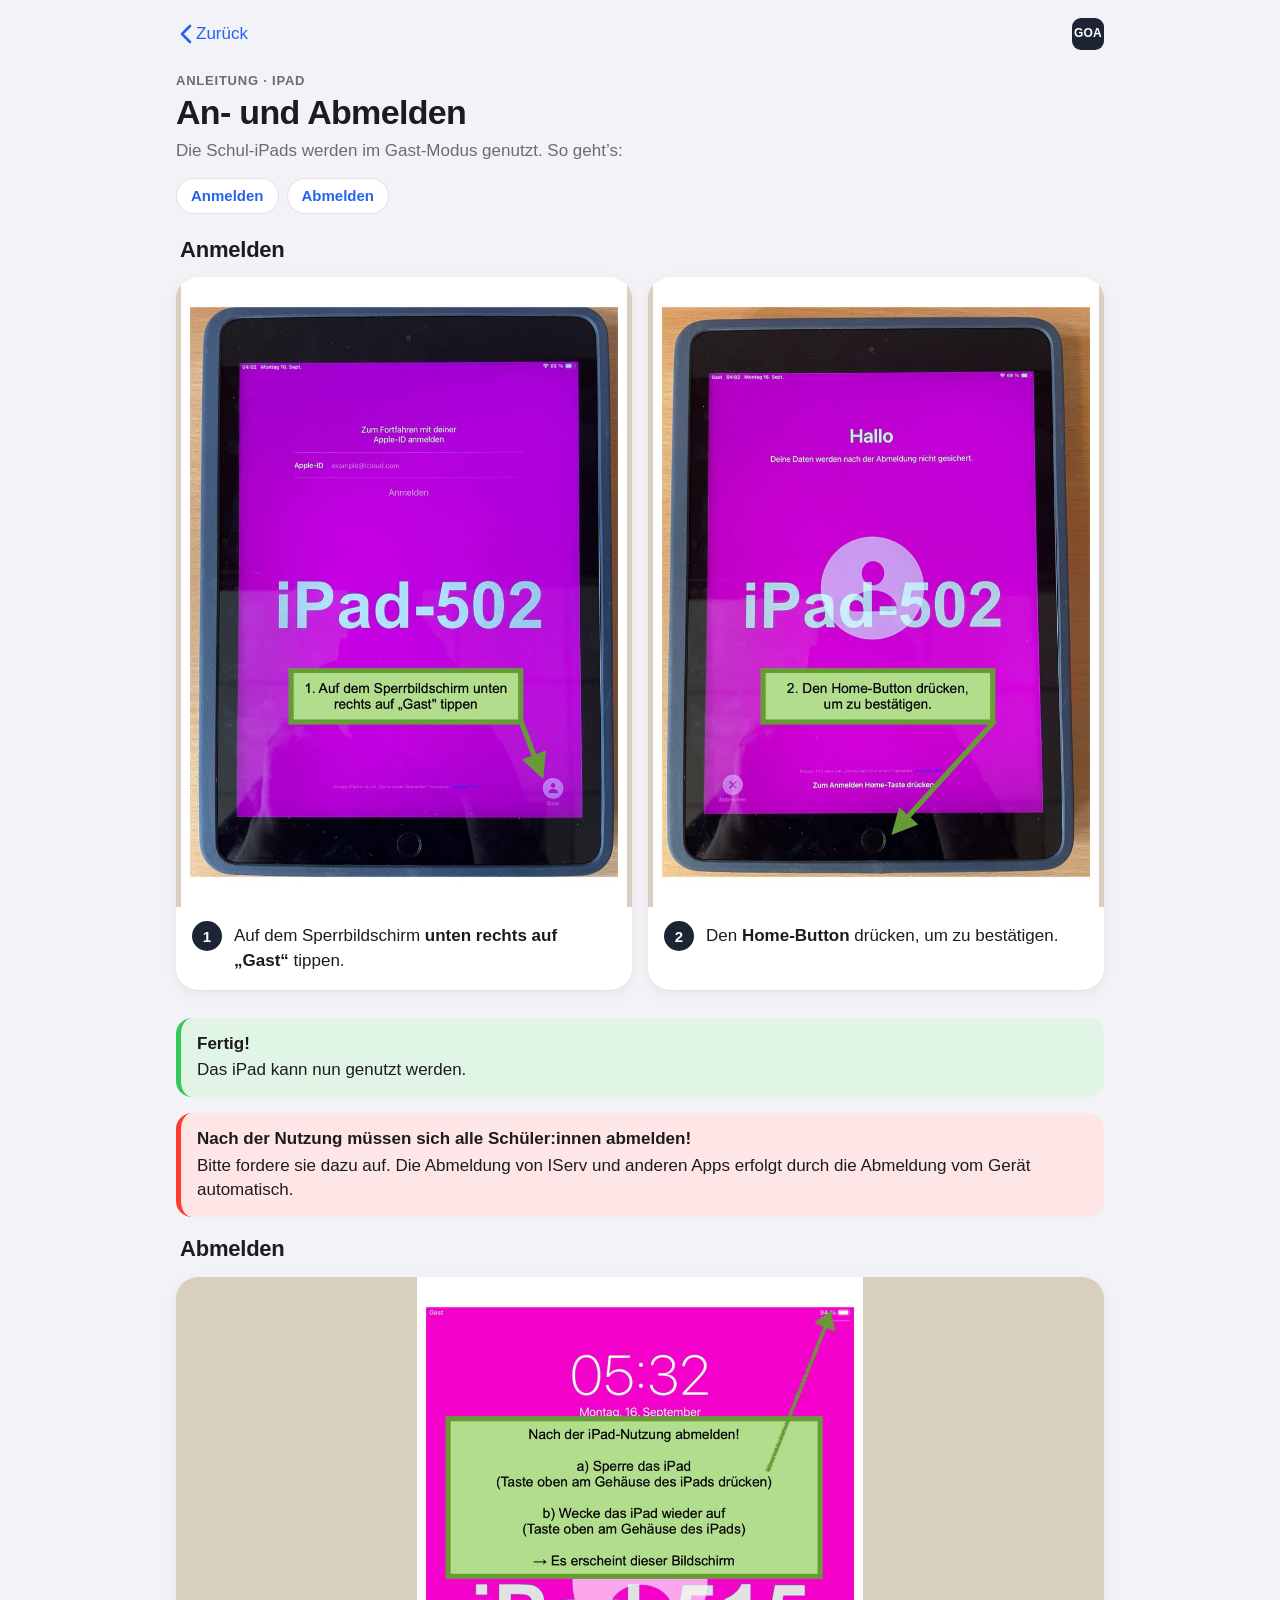
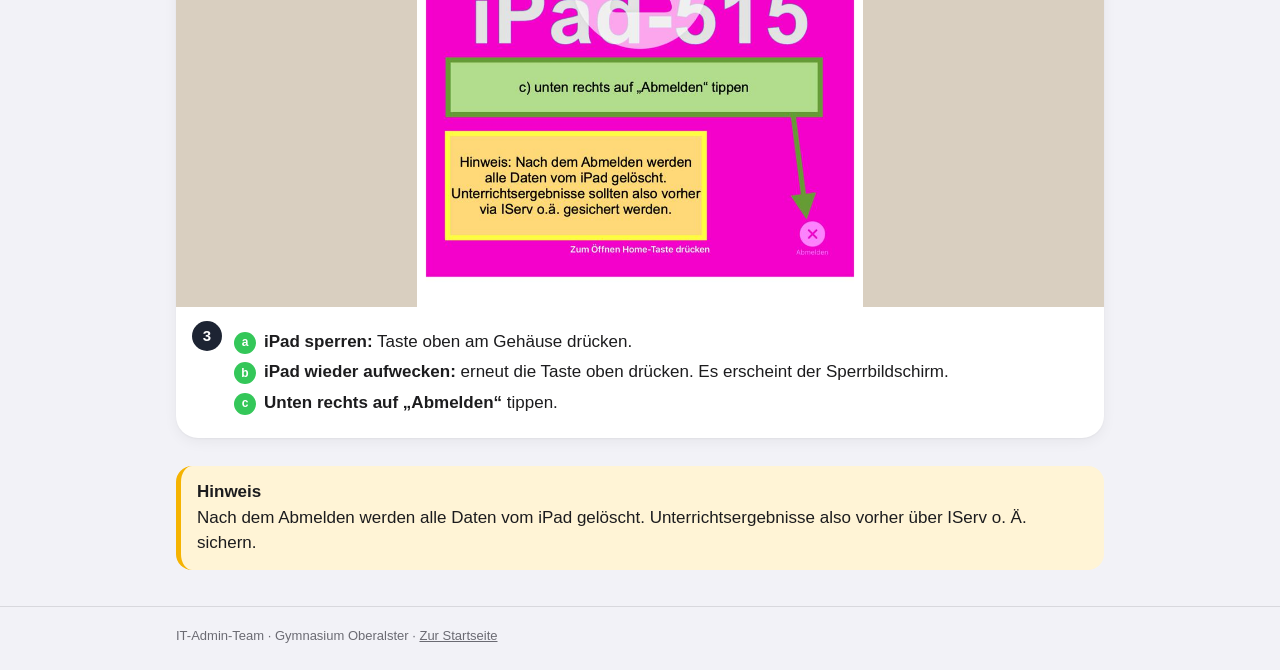
==== anleitungen/an-und-abmelden.html @ 38af5815 "Prototyp IT-Portal: Startseite, iPad-Koffer 1 und Anleitungen Co-Authored-By: Claude Opus 5.5 <norep" ====
<!doctype html>
<html lang="de">
<head>
  <meta charset="utf-8">
  <meta name="viewport" content="width=device-width, initial-scale=1, viewport-fit=cover">
  <title>An- und Abmelden · IT-Portal GOA</title>
  <meta name="description" content="So meldest du dich als Gast an einem Schul-iPad an und wieder ab.">
  <meta name="theme-color" content="#f2f2f7" media="(prefers-color-scheme: light)">
  <meta name="theme-color" content="#000000" media="(prefers-color-scheme: dark)">
  <link rel="icon" href="../assets/favicon.svg" type="image/svg+xml">
  <link rel="apple-touch-icon" href="../assets/apple-touch-icon.png">
  <link rel="stylesheet" href="../assets/style.css">
</head>
<body>
  <header class="topbar">
    <div class="wrap">
      <a class="back" href="../" onclick="if (history.length > 1 && document.referrer) { history.back(); return false; }">
        <svg viewBox="0 0 12 20" aria-hidden="true"><path d="M10 2L2 10l8 8" fill="none" stroke="currentColor" stroke-width="2.6" stroke-linecap="round" stroke-linejoin="round"/></svg>
        Zurück
      </a>
      <a class="brand" href="../"><span class="brand-mark">GOA</span></a>
    </div>
  </header>

  <main class="wrap">
    <div class="hero">
      <p class="kicker">Anleitung · iPad</p>
      <h1>An- und Abmelden</h1>
      <p class="lead">Die Schul-iPads werden im Gast-Modus genutzt. So geht’s:</p>
      <nav class="toc" aria-label="Abschnitte">
        <a href="#anmelden">Anmelden</a>
        <a href="#abmelden">Abmelden</a>
      </nav>
    </div>

    <section class="guide-part" id="anmelden">
      <h2>Anmelden</h2>
      <ol class="steps two-col">
        <li class="step">
          <div class="step-media portrait">
            <a href="../assets/img/anleitungen/anmelden-1.jpg"><img src="../assets/img/anleitungen/anmelden-1.jpg" width="800" height="1132" alt="Sperrbildschirm des iPads, unten rechts die Schaltfläche „Gast“" loading="lazy"></a>
          </div>
          <div class="step-body">
            <span class="step-num">1</span>
            <div class="step-text"><p>Auf dem Sperrbildschirm <strong>unten rechts auf „Gast“</strong> tippen.</p></div>
          </div>
        </li>
        <li class="step">
          <div class="step-media portrait">
            <a href="../assets/img/anleitungen/anmelden-2.jpg"><img src="../assets/img/anleitungen/anmelden-2.jpg" width="800" height="1132" alt="Bildschirm „Hallo“ mit Hinweis „Zum Anmelden Home-Taste drücken“" loading="lazy"></a>
          </div>
          <div class="step-body">
            <span class="step-num">2</span>
            <div class="step-text"><p>Den <strong>Home-Button</strong> drücken, um zu bestätigen.</p></div>
          </div>
        </li>
      </ol>
    </section>

    <div class="callout ok">
      <p><strong>Fertig!</strong>Das iPad kann nun genutzt werden.</p>
    </div>

    <div class="callout stop">
      <p><strong>Nach der Nutzung müssen sich alle Schüler:innen abmelden!</strong>Bitte fordere sie dazu auf. Die Abmeldung von IServ und anderen Apps erfolgt durch die Abmeldung vom Gerät automatisch.</p>
    </div>

    <section class="guide-part" id="abmelden">
      <h2>Abmelden</h2>
      <ol class="steps">
        <li class="step">
          <div class="step-media portrait">
            <a href="../assets/img/anleitungen/anmelden-4.jpg"><img src="../assets/img/anleitungen/anmelden-4.jpg" width="800" height="1132" alt="Sperrbildschirm im Gast-Modus mit „Abmelden“ unten rechts" loading="lazy"></a>
          </div>
          <div class="step-body">
            <span class="step-num">3</span>
            <div class="step-text">
              <ol class="sub-steps">
                <li><span class="letter">a</span><span><strong>iPad sperren:</strong> Taste oben am Gehäuse drücken.</span></li>
                <li><span class="letter">b</span><span><strong>iPad wieder aufwecken:</strong> erneut die Taste oben drücken. Es erscheint der Sperrbildschirm.</span></li>
                <li><span class="letter">c</span><span><strong>Unten rechts auf „Abmelden“</strong> tippen.</span></li>
              </ol>
            </div>
          </div>
        </li>
      </ol>
    </section>

    <div class="callout warn">
      <p><strong>Hinweis</strong>Nach dem Abmelden werden alle Daten vom iPad gelöscht. Unterrichtsergebnisse also vorher über IServ o. Ä. sichern.</p>
    </div>
  </main>

  <footer class="footer">
    <div class="wrap">IT-Admin-Team · Gymnasium Oberalster · <a href="../">Zur Startseite</a></div>
  </footer>
</body>
</html>
---- assets/style.css ----
/* IT-Portal GOA – Styles */

:root {
  --bg: #f2f2f7;
  --surface: #ffffff;
  --text: #1c1c1e;
  --muted: #6b6b73;
  --line: rgba(60, 60, 67, 0.14);
  --accent: #2563eb;
  --ink: #1d2433;

  --tone-blue: #e4eeff;
  --tone-green: #e1f5e7;
  --tone-orange: #ffefd9;
  --tone-purple: #f3e6fb;
  --tone-red: #ffe6e6;
  --tone-slate: #e8ecf2;

  --ok-bg: #e1f5e7;
  --ok-line: #34c759;
  --warn-bg: #fff4d6;
  --warn-line: #f5b301;
  --stop-bg: #ffe6e6;
  --stop-line: #ff3b30;

  --radius: 22px;
  --gutter: 16px;
  --shadow: 0 1px 2px rgba(0, 0, 0, 0.04), 0 4px 14px rgba(0, 0, 0, 0.05);
}

@media (prefers-color-scheme: dark) {
  :root {
    --bg: #000000;
    --surface: #1c1c1e;
    --text: #f2f2f7;
    --muted: #9a9aa2;
    --line: rgba(255, 255, 255, 0.12);
    --accent: #64a0ff;

    --tone-blue: #18263d;
    --tone-green: #142b1d;
    --tone-orange: #33250f;
    --tone-purple: #2a1a35;
    --tone-red: #351819;
    --tone-slate: #22262d;

    --ok-bg: #142b1d;
    --warn-bg: #33280c;
    --stop-bg: #351819;

    --shadow: none;
  }
}

* { box-sizing: border-box; }

html {
  -webkit-text-size-adjust: 100%;
  text-size-adjust: 100%;
}

body {
  margin: 0;
  background: var(--bg);
  color: var(--text);
  font-family: -apple-system, BlinkMacSystemFont, "SF Pro Text", "Segoe UI", Roboto, Helvetica, Arial, sans-serif;
  font-size: 17px;
  line-height: 1.45;
  -webkit-font-smoothing: antialiased;
  -webkit-tap-highlight-color: transparent;
}

a { color: var(--accent); }

img { max-width: 100%; height: auto; display: block; }

.wrap {
  max-width: 960px;
  margin: 0 auto;
  padding-left: max(var(--gutter), env(safe-area-inset-left));
  padding-right: max(var(--gutter), env(safe-area-inset-right));
}

/* ---------- Kopfzeile ---------- */

.topbar {
  padding-top: max(12px, env(safe-area-inset-top));
  padding-bottom: 4px;
}

.topbar .wrap {
  display: flex;
  align-items: center;
  justify-content: space-between;
  gap: 12px;
  min-height: 44px;
}

.brand {
  display: inline-flex;
  align-items: center;
  gap: 10px;
  color: var(--text);
  text-decoration: none;
  font-weight: 600;
  font-size: 16px;
}

.brand-mark {
  width: 32px;
  height: 32px;
  border-radius: 9px;
  background: var(--ink);
  color: #fff;
  display: grid;
  place-items: center;
  font-size: 12px;
  font-weight: 800;
  letter-spacing: 0.02em;
}

@media (prefers-color-scheme: dark) {
  .brand-mark { background: #f2f2f7; color: #1d2433; }
}

.back {
  display: inline-flex;
  align-items: center;
  gap: 4px;
  min-height: 44px;
  padding: 0 4px;
  color: var(--accent);
  text-decoration: none;
  font-size: 17px;
}

.back svg { width: 12px; height: 20px; }

/* ---------- Seitenkopf ---------- */

.hero { padding: 12px 0 20px; }

.kicker {
  margin: 0 0 2px;
  color: var(--muted);
  font-size: 13px;
  font-weight: 600;
  text-transform: uppercase;
  letter-spacing: 0.06em;
}

h1 {
  margin: 0;
  font-size: 34px;
  line-height: 1.12;
  font-weight: 700;
  letter-spacing: -0.02em;
}

.lead {
  margin: 8px 0 0;
  color: var(--muted);
  font-size: 17px;
}

.chips { display: flex; flex-wrap: wrap; gap: 8px; margin-top: 12px; }

.chip {
  display: inline-flex;
  align-items: center;
  gap: 6px;
  padding: 5px 11px;
  border-radius: 999px;
  background: var(--surface);
  border: 1px solid var(--line);
  font-size: 14px;
  font-weight: 500;
}

.chip .dot { width: 10px; height: 10px; border-radius: 50%; }

/* ---------- Abschnitte ---------- */

.section { margin-bottom: 28px; }

.section-title {
  margin: 0 0 10px 4px;
  font-size: 20px;
  font-weight: 700;
  letter-spacing: -0.01em;
}

/* ---------- Kacheln ---------- */

.tiles {
  display: grid;
  grid-template-columns: repeat(auto-fill, minmax(150px, 1fr));
  gap: 12px;
  margin: 0;
  padding: 0;
  list-style: none;
}

@media (min-width: 700px) {
  .tiles { grid-template-columns: repeat(auto-fill, minmax(170px, 1fr)); gap: 16px; }
}

.tile {
  position: relative;
  display: flex;
  flex-direction: column;
  aspect-ratio: 1 / 1;
  padding: 12px 12px 14px;
  border-radius: var(--radius);
  background: var(--tone-slate);
  color: var(--text);
  text-decoration: none;
  box-shadow: var(--shadow);
  transition: transform 0.12s ease, filter 0.12s ease;
  -webkit-user-select: none;
  user-select: none;
}

.tile.tone-blue { background: var(--tone-blue); }
.tile.tone-green { background: var(--tone-green); }
.tile.tone-orange { background: var(--tone-orange); }
.tile.tone-purple { background: var(--tone-purple); }
.tile.tone-red { background: var(--tone-red); }
.tile.tone-slate { background: var(--tone-slate); }

a.tile:active { transform: scale(0.96); filter: brightness(0.97); }

a.tile:focus-visible {
  outline: 3px solid var(--accent);
  outline-offset: 3px;
}

@media (hover: hover) {
  a.tile:hover { transform: translateY(-2px); }
}

.tile-art {
  flex: 1;
  min-height: 0;
  display: grid;
  place-items: center;
}

.tile-art svg {
  width: 78%;
  height: 100%;
  max-height: 120px;
}

.tile-label {
  font-size: 15px;
  font-weight: 600;
  line-height: 1.2;
  text-align: center;
  min-height: 2.4em;
  display: flex;
  align-items: center;
  justify-content: center;
}

.tile-ext {
  position: absolute;
  top: 10px;
  right: 10px;
  width: 26px;
  height: 26px;
  border-radius: 50%;
  background: var(--surface);
  color: var(--muted);
  display: grid;
  place-items: center;
}

.tile-ext svg { width: 12px; height: 12px; }

.tile-badge {
  position: absolute;
  top: 10px;
  right: 10px;
  padding: 3px 9px;
  border-radius: 999px;
  background: var(--surface);
  color: var(--muted);
  font-size: 12px;
  font-weight: 600;
}

.tile.is-disabled { cursor: not-allowed; }
.tile.is-disabled .tile-art { filter: grayscale(1); opacity: 0.45; }
.tile.is-disabled .tile-label { color: var(--muted); }
.tile.is-disabled { background: var(--tone-slate); box-shadow: none; }

/* ---------- Checkliste ---------- */

.card {
  background: var(--surface);
  border-radius: var(--radius);
  padding: 16px 18px;
  box-shadow: var(--shadow);
}

.checklist { list-style: none; margin: 0; padding: 0; }

.checklist li {
  display: flex;
  gap: 12px;
  align-items: flex-start;
  padding: 10px 0;
  border-bottom: 1px solid var(--line);
}

.checklist li:last-child { border-bottom: 0; padding-bottom: 2px; }
.checklist li:first-child { padding-top: 2px; }

.checklist .tick {
  flex: none;
  width: 24px;
  height: 24px;
  border-radius: 50%;
  background: var(--ok-line);
  color: #fff;
  display: grid;
  place-items: center;
  margin-top: 1px;
}

.checklist .tick svg { width: 13px; height: 13px; }

/* ---------- Anleitungen ---------- */

.steps { display: grid; gap: 16px; margin: 0; padding: 0; list-style: none; }

@media (min-width: 760px) {
  .steps.two-col { grid-template-columns: 1fr 1fr; }
}

.step {
  background: var(--surface);
  border-radius: var(--radius);
  overflow: hidden;
  box-shadow: var(--shadow);
  display: flex;
  flex-direction: column;
}

.step-media { background: #e7e3dc; }
.step-media a { display: block; }
.step-media img { width: 100%; }
.step-media.portrait img { max-height: 70vh; width: auto; margin: 0 auto; }
.step-media.portrait { background: #d9cfc0; }

.step-body {
  display: flex;
  gap: 12px;
  align-items: flex-start;
  padding: 14px 16px 16px;
}

.step-num {
  flex: none;
  width: 30px;
  height: 30px;
  border-radius: 50%;
  background: var(--ink);
  color: #fff;
  display: grid;
  place-items: center;
  font-weight: 700;
  font-size: 15px;
}

@media (prefers-color-scheme: dark) {
  .step-num { background: #f2f2f7; color: #1d2433; }
}

.step-text { margin: 3px 0 0; }
.step-text p { margin: 0 0 6px; }
.step-text p:last-child { margin-bottom: 0; }
.step-text .sub { color: var(--muted); font-size: 15px; }

.sub-steps { margin: 6px 0 0; padding-left: 0; list-style: none; }
.sub-steps li { display: flex; gap: 8px; margin-bottom: 6px; }
.sub-steps .letter {
  flex: none;
  width: 22px; height: 22px;
  border-radius: 50%;
  background: var(--ok-line);
  color: #fff;
  font-size: 12px;
  font-weight: 700;
  display: grid;
  place-items: center;
  margin-top: 2px;
}

.callout {
  border-radius: 16px;
  padding: 14px 16px;
  border-left: 5px solid;
  margin: 0 0 16px;
}

.callout p { margin: 0; }
.callout p + p { margin-top: 6px; }
.callout strong { display: block; margin-bottom: 2px; }
.callout.ok { background: var(--ok-bg); border-color: var(--ok-line); }
.callout.warn { background: var(--warn-bg); border-color: var(--warn-line); }
.callout.stop { background: var(--stop-bg); border-color: var(--stop-line); }

.guide-part { margin-bottom: 28px; }
.guide-part > h2 { font-size: 22px; margin: 0 0 12px 4px; letter-spacing: -0.01em; }

.toc { display: flex; flex-wrap: wrap; gap: 8px; margin-top: 14px; }
.toc a {
  display: inline-flex;
  align-items: center;
  min-height: 36px;
  padding: 0 14px;
  border-radius: 999px;
  background: var(--surface);
  border: 1px solid var(--line);
  text-decoration: none;
  font-size: 15px;
  font-weight: 600;
}

.pdf-link {
  display: inline-flex;
  align-items: center;
  gap: 6px;
  font-size: 15px;
  min-height: 44px;
}

/* ---------- Fußzeile ---------- */

.footer {
  margin-top: 36px;
  padding: 20px 0 max(24px, env(safe-area-inset-bottom));
  border-top: 1px solid var(--line);
  color: var(--muted);
  font-size: 13px;
}

.footer a { color: var(--muted); }

.noscript {
  padding: 16px;
  border-radius: 16px;
  background: var(--warn-bg);
}

.visually-hidden {
  position: absolute !important;
  width: 1px; height: 1px;
  padding: 0; margin: -1px;
  overflow: hidden; clip: rect(0, 0, 0, 0);
  white-space: nowrap; border: 0;
}
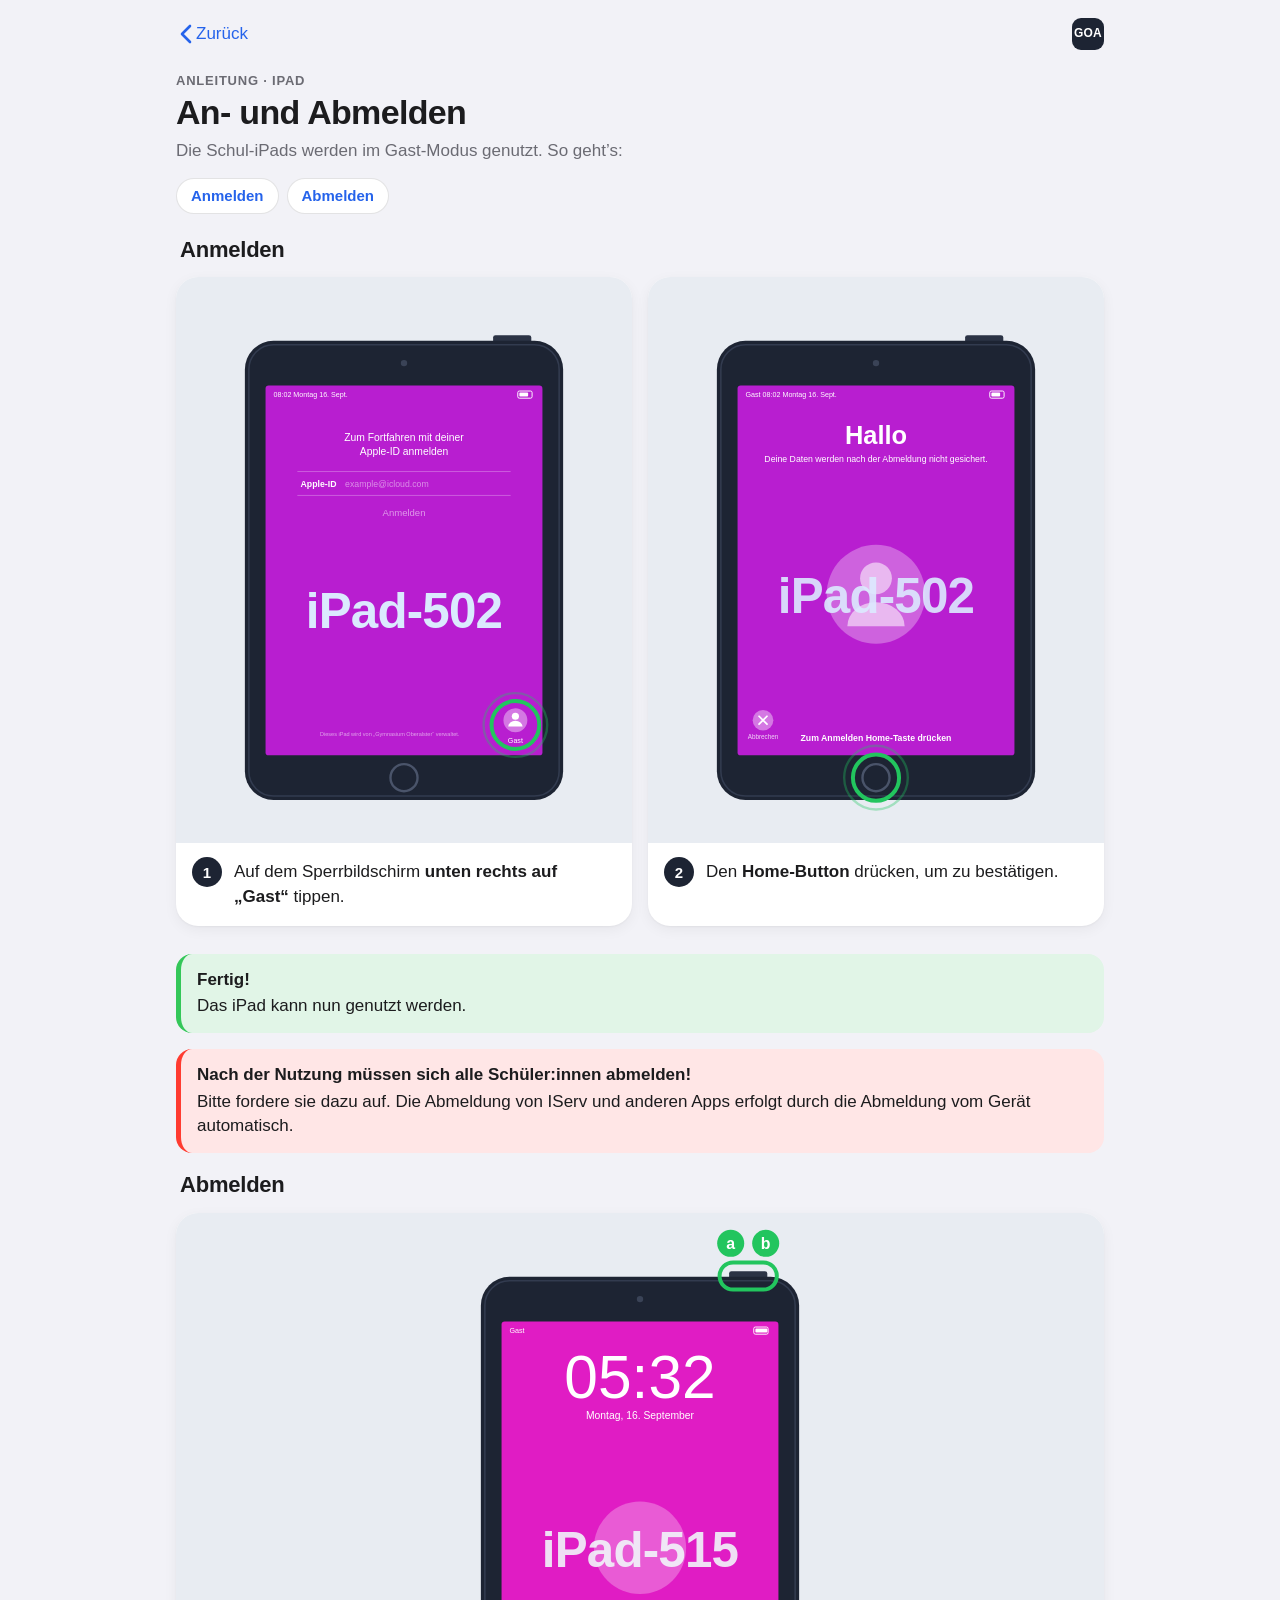
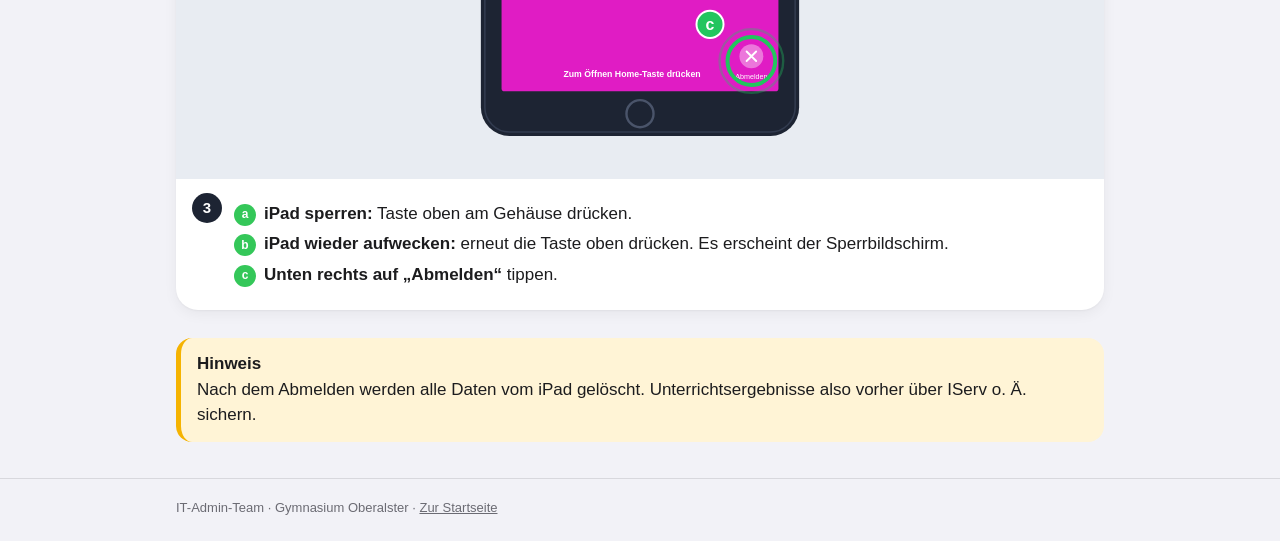
==== commit 5f2c89fd: "An-/Abmelde-Anleitung: Fotos durch Vektorillustrationen ersetzen Co-Authored-By: Claude Opus 5.5 <no" ====
--- a/anleitungen/an-und-abmelden.html
+++ b/anleitungen/an-und-abmelden.html
@@ -37,8 +37,8 @@
       <h2>Anmelden</h2>
       <ol class="steps two-col">
         <li class="step">
-          <div class="step-media portrait">
-            <a href="../assets/img/anleitungen/anmelden-1.jpg"><img src="../assets/img/anleitungen/anmelden-1.jpg" width="800" height="1132" alt="Sperrbildschirm des iPads, unten rechts die Schaltfläche „Gast“" loading="lazy"></a>
+          <div class="step-media illu">
+            <img src="../assets/img/anleitungen/anmelden-1.svg" width="460" height="700" alt="Sperrbildschirm des iPads, unten rechts ist die Schaltfläche „Gast“ markiert">
           </div>
           <div class="step-body">
             <span class="step-num">1</span>
@@ -46,8 +46,8 @@
           </div>
         </li>
         <li class="step">
-          <div class="step-media portrait">
-            <a href="../assets/img/anleitungen/anmelden-2.jpg"><img src="../assets/img/anleitungen/anmelden-2.jpg" width="800" height="1132" alt="Bildschirm „Hallo“ mit Hinweis „Zum Anmelden Home-Taste drücken“" loading="lazy"></a>
+          <div class="step-media illu">
+            <img src="../assets/img/anleitungen/anmelden-2.svg" width="460" height="700" alt="Bildschirm „Hallo“, der Home-Button unter dem Bildschirm ist markiert" loading="lazy">
           </div>
           <div class="step-body">
             <span class="step-num">2</span>
@@ -69,8 +69,8 @@
       <h2>Abmelden</h2>
       <ol class="steps">
         <li class="step">
-          <div class="step-media portrait">
-            <a href="../assets/img/anleitungen/anmelden-4.jpg"><img src="../assets/img/anleitungen/anmelden-4.jpg" width="800" height="1132" alt="Sperrbildschirm im Gast-Modus mit „Abmelden“ unten rechts" loading="lazy"></a>
+          <div class="step-media illu">
+            <img src="../assets/img/anleitungen/abmelden.svg" width="460" height="700" alt="Sperrbildschirm im Gast-Modus: Taste oben am iPad (a, b) und „Abmelden“ unten rechts (c) sind markiert" loading="lazy">
           </div>
           <div class="step-body">
             <span class="step-num">3</span>
--- a/assets/style.css
+++ b/assets/style.css
@@ -351,8 +351,8 @@
 .step-media { background: #e7e3dc; }
 .step-media a { display: block; }
 .step-media img { width: 100%; }
-.step-media.portrait img { max-height: 70vh; width: auto; margin: 0 auto; }
-.step-media.portrait { background: #d9cfc0; }
+.step-media.illu { background: var(--tone-slate); padding: 8px 0 0; }
+.step-media.illu img { max-height: 62vh; width: auto; margin: 0 auto; }
 
 .step-body {
   display: flex;
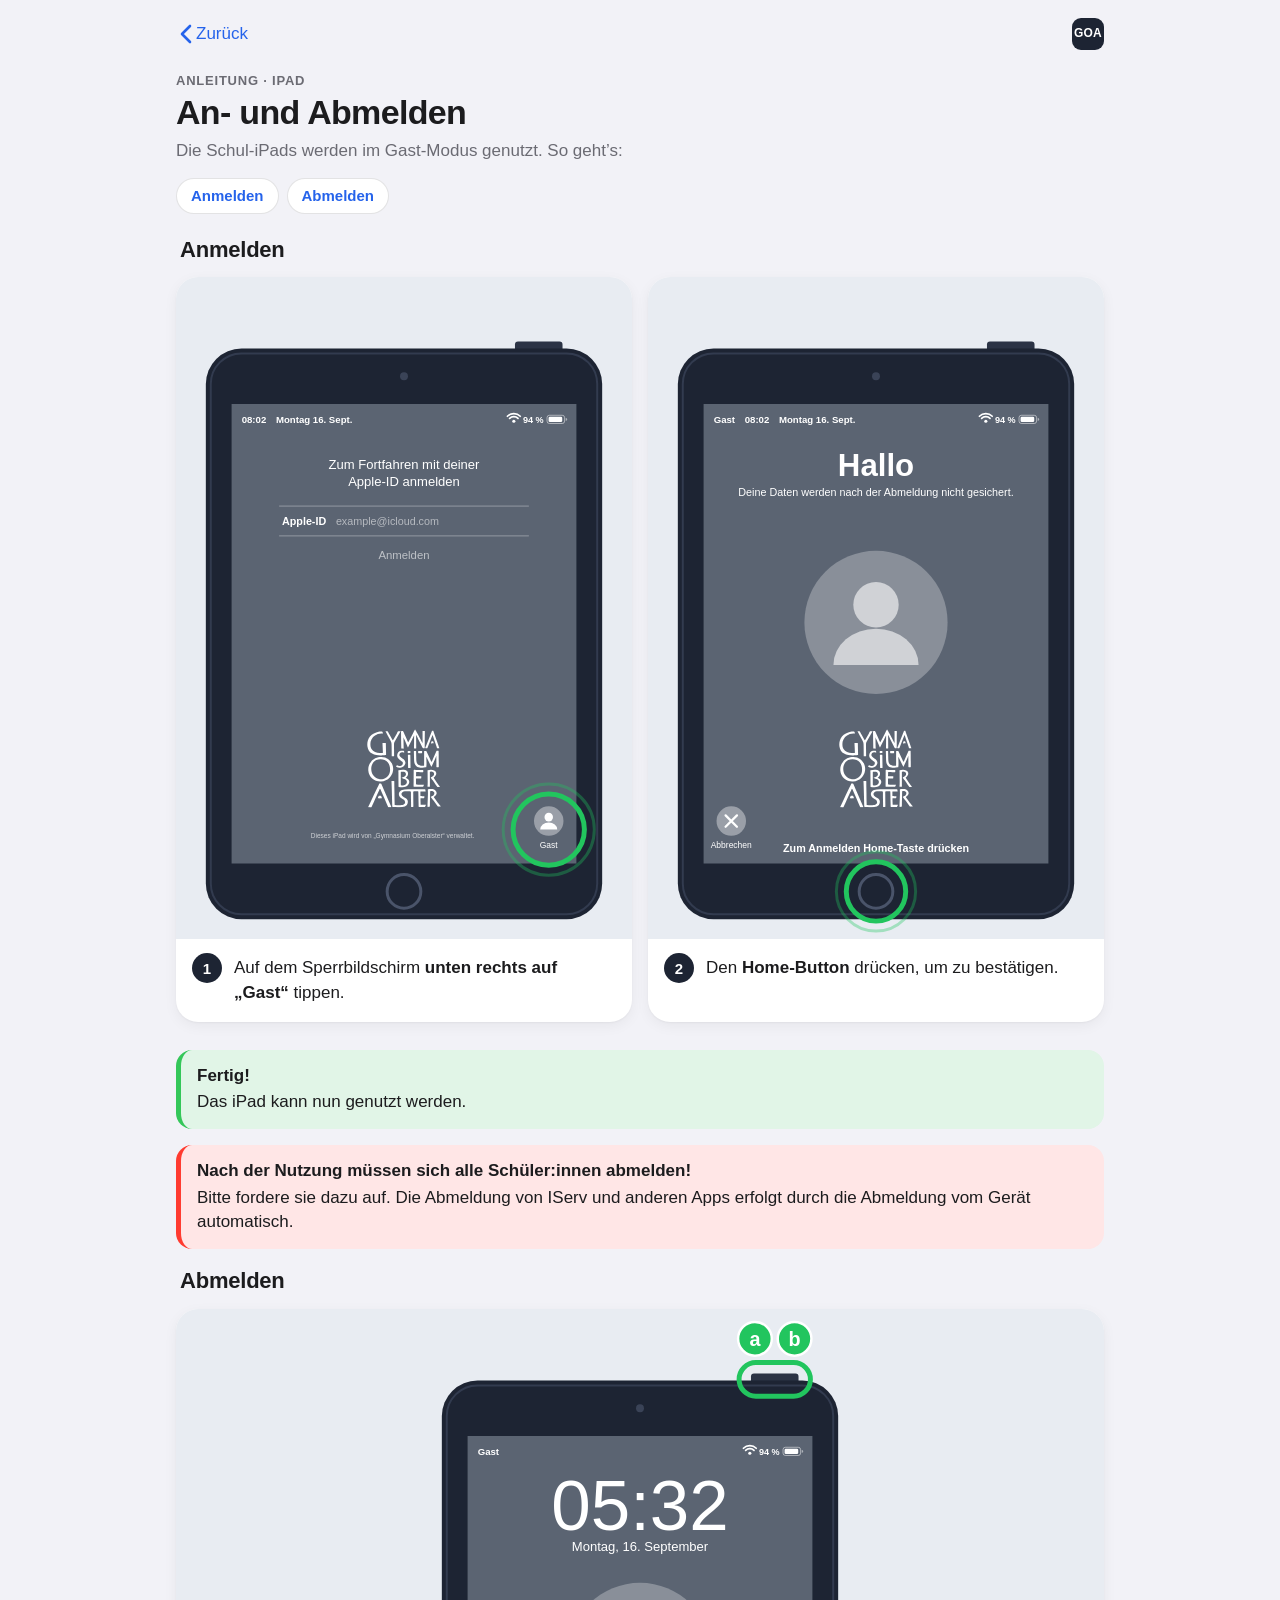
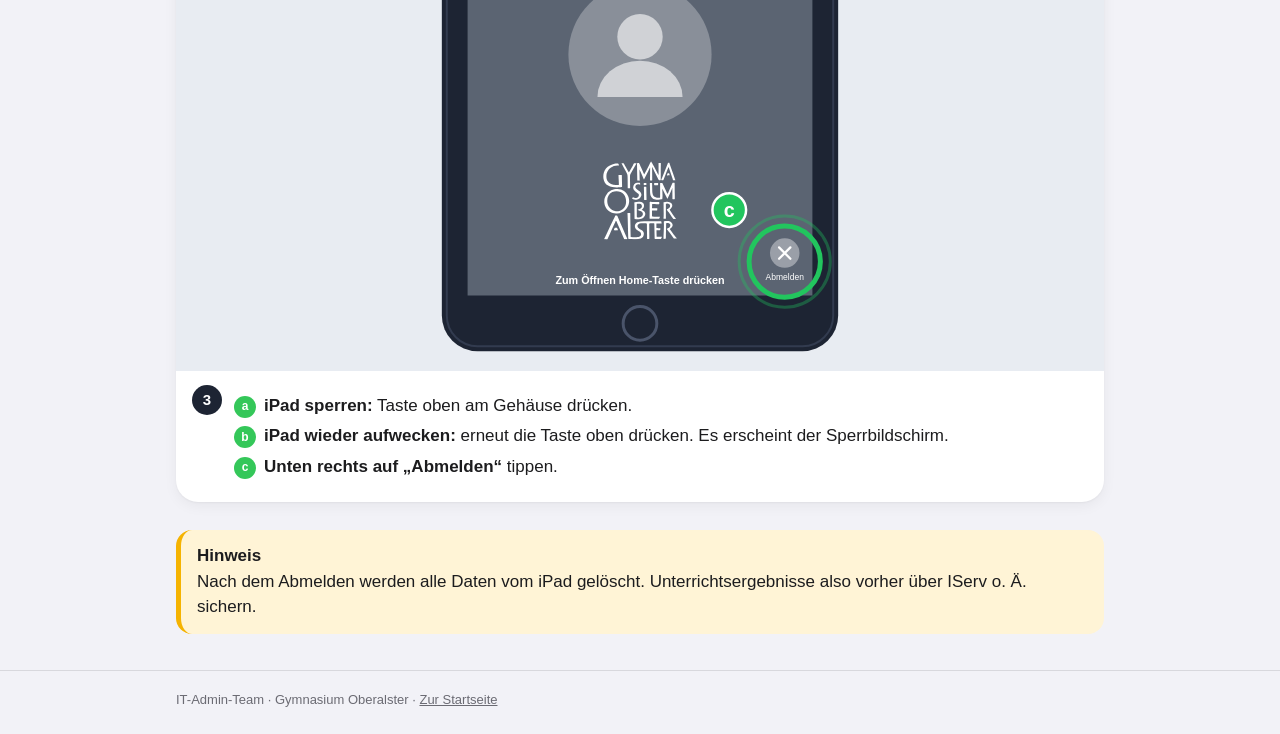
==== commit 8b68819c: "Anleitung An-/Abmelden: Sperrbildschirm in Koffer-Farbe, bessere Statusleiste Co-Authored-By: Claude" ====
--- a/anleitungen/an-und-abmelden.html
+++ b/anleitungen/an-und-abmelden.html
@@ -11,7 +11,7 @@
   <link rel="apple-touch-icon" href="../assets/apple-touch-icon.png">
   <link rel="stylesheet" href="../assets/style.css">
 </head>
-<body>
+<body data-root="../">
   <header class="topbar">
     <div class="wrap">
       <a class="back" href="../" onclick="if (history.length > 1 && document.referrer) { history.back(); return false; }">
@@ -27,6 +27,7 @@
       <p class="kicker">Anleitung · iPad</p>
       <h1>An- und Abmelden</h1>
       <p class="lead">Die Schul-iPads werden im Gast-Modus genutzt. So geht’s:</p>
+      <div class="chips" id="koffer-chip"></div>
       <nav class="toc" aria-label="Abschnitte">
         <a href="#anmelden">Anmelden</a>
         <a href="#abmelden">Abmelden</a>
@@ -37,8 +38,7 @@
       <h2>Anmelden</h2>
       <ol class="steps two-col">
         <li class="step">
-          <div class="step-media illu">
-            <img src="../assets/img/anleitungen/anmelden-1.svg" width="460" height="700" alt="Sperrbildschirm des iPads, unten rechts ist die Schaltfläche „Gast“ markiert">
+          <div class="step-media illu" data-ipad-screen="gast" role="img" aria-label="Sperrbildschirm des iPads, unten rechts ist die Schaltfläche „Gast“ markiert">
           </div>
           <div class="step-body">
             <span class="step-num">1</span>
@@ -46,8 +46,7 @@
           </div>
         </li>
         <li class="step">
-          <div class="step-media illu">
-            <img src="../assets/img/anleitungen/anmelden-2.svg" width="460" height="700" alt="Bildschirm „Hallo“, der Home-Button unter dem Bildschirm ist markiert" loading="lazy">
+          <div class="step-media illu" data-ipad-screen="hallo" role="img" aria-label="Bildschirm „Hallo“, der Home-Button unter dem Bildschirm ist markiert">
           </div>
           <div class="step-body">
             <span class="step-num">2</span>
@@ -69,8 +68,7 @@
       <h2>Abmelden</h2>
       <ol class="steps">
         <li class="step">
-          <div class="step-media illu">
-            <img src="../assets/img/anleitungen/abmelden.svg" width="460" height="700" alt="Sperrbildschirm im Gast-Modus: Taste oben am iPad (a, b) und „Abmelden“ unten rechts (c) sind markiert" loading="lazy">
+          <div class="step-media illu" data-ipad-screen="abmelden" role="img" aria-label="Sperrbildschirm im Gast-Modus: Taste oben am iPad (a, b) und „Abmelden“ unten rechts (c) sind markiert">
           </div>
           <div class="step-body">
             <span class="step-num">3</span>
@@ -94,5 +92,7 @@
   <footer class="footer">
     <div class="wrap">IT-Admin-Team · Gymnasium Oberalster · <a href="../">Zur Startseite</a></div>
   </footer>
+  <script src="../assets/data.js"></script>
+  <script src="../assets/ipad-screens.js"></script>
 </body>
 </html>
--- a/assets/style.css
+++ b/assets/style.css
@@ -351,8 +351,9 @@
 .step-media { background: #e7e3dc; }
 .step-media a { display: block; }
 .step-media img { width: 100%; }
-.step-media.illu { background: var(--tone-slate); padding: 8px 0 0; }
-.step-media.illu img { max-height: 62vh; width: auto; margin: 0 auto; }
+.step-media.illu { background: var(--tone-slate); padding: 10px 8px 4px; }
+.step-media.illu svg { display: block; width: 100%; height: auto; max-height: 72vh; margin: 0 auto; }
+.chips:empty { display: none; }
 
 .step-body {
   display: flex;
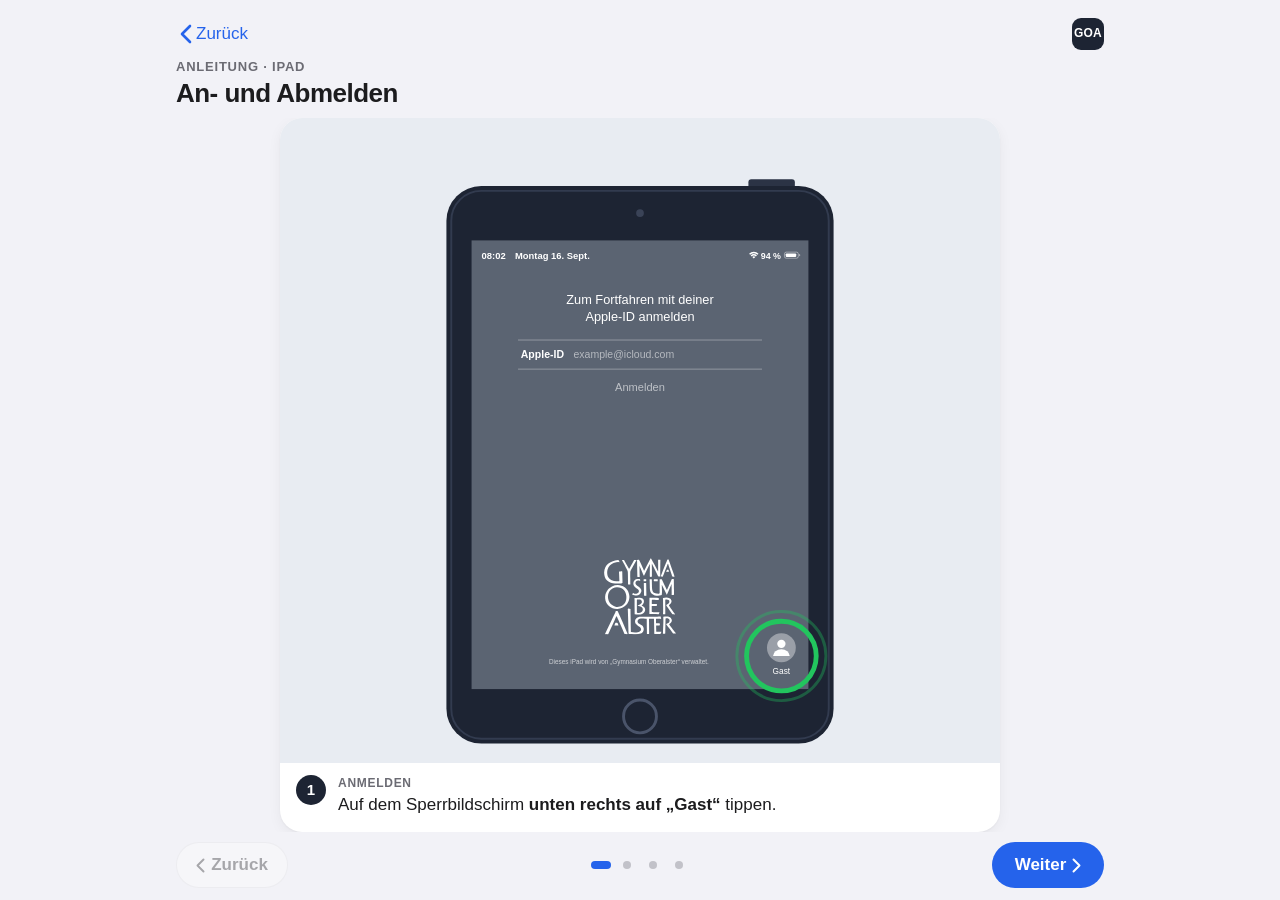
==== commit 456209be: "Anleitung An-/Abmelden zum Blättern, neuer Schritt „Fertig“, WLAN-Symbol korrigiert Co-Authored-By: " ====
--- a/anleitungen/an-und-abmelden.html
+++ b/anleitungen/an-und-abmelden.html
@@ -11,7 +11,7 @@
   <link rel="apple-touch-icon" href="../assets/apple-touch-icon.png">
   <link rel="stylesheet" href="../assets/style.css">
 </head>
-<body data-root="../">
+<body class="pager-page" data-root="../">
   <header class="topbar">
     <div class="wrap">
       <a class="back" href="../" onclick="if (history.length > 1 && document.referrer) { history.back(); return false; }">
@@ -22,77 +22,108 @@
     </div>
   </header>
 
-  <main class="wrap">
-    <div class="hero">
-      <p class="kicker">Anleitung · iPad</p>
-      <h1>An- und Abmelden</h1>
-      <p class="lead">Die Schul-iPads werden im Gast-Modus genutzt. So geht’s:</p>
+  <main class="pager">
+    <div class="pager-head wrap">
+      <div>
+        <p class="kicker">Anleitung · iPad</p>
+        <h1>An- und Abmelden</h1>
+      </div>
       <div class="chips" id="koffer-chip"></div>
-      <nav class="toc" aria-label="Abschnitte">
-        <a href="#anmelden">Anmelden</a>
-        <a href="#abmelden">Abmelden</a>
-      </nav>
     </div>
 
-    <section class="guide-part" id="anmelden">
-      <h2>Anmelden</h2>
-      <ol class="steps two-col">
-        <li class="step">
-          <div class="step-media illu" data-ipad-screen="gast" role="img" aria-label="Sperrbildschirm des iPads, unten rechts ist die Schaltfläche „Gast“ markiert">
+    <div class="slides" id="slides" tabindex="0" aria-label="Schritte der Anleitung">
+
+      <section class="slide" id="schritt-1" aria-label="Schritt 1 von 4">
+        <div class="slide-card">
+          <div class="slide-media">
+            <div class="illu" data-ipad-screen="gast" role="img" aria-label="Sperrbildschirm des iPads, unten rechts ist die Schaltfläche „Gast“ markiert"></div>
           </div>
-          <div class="step-body">
+          <div class="slide-text">
             <span class="step-num">1</span>
-            <div class="step-text"><p>Auf dem Sperrbildschirm <strong>unten rechts auf „Gast“</strong> tippen.</p></div>
+            <div class="step-text">
+              <p class="phase">Anmelden</p>
+              <p>Auf dem Sperrbildschirm <strong>unten rechts auf „Gast“</strong> tippen.</p>
+            </div>
           </div>
-        </li>
-        <li class="step">
-          <div class="step-media illu" data-ipad-screen="hallo" role="img" aria-label="Bildschirm „Hallo“, der Home-Button unter dem Bildschirm ist markiert">
+        </div>
+      </section>
+
+      <section class="slide" id="schritt-2" aria-label="Schritt 2 von 4">
+        <div class="slide-card">
+          <div class="slide-media">
+            <div class="illu" data-ipad-screen="hallo" role="img" aria-label="Bildschirm „Hallo“, der Home-Button unter dem Bildschirm ist markiert"></div>
           </div>
-          <div class="step-body">
+          <div class="slide-text">
             <span class="step-num">2</span>
-            <div class="step-text"><p>Den <strong>Home-Button</strong> drücken, um zu bestätigen.</p></div>
+            <div class="step-text">
+              <p class="phase">Anmelden</p>
+              <p>Den <strong>Home-Button</strong> drücken, um zu bestätigen.</p>
+            </div>
           </div>
-        </li>
-      </ol>
-    </section>
+        </div>
+      </section>
 
-    <div class="callout ok">
-      <p><strong>Fertig!</strong>Das iPad kann nun genutzt werden.</p>
-    </div>
-
-    <div class="callout stop">
-      <p><strong>Nach der Nutzung müssen sich alle Schüler:innen abmelden!</strong>Bitte fordere sie dazu auf. Die Abmeldung von IServ und anderen Apps erfolgt durch die Abmeldung vom Gerät automatisch.</p>
-    </div>
-
-    <section class="guide-part" id="abmelden">
-      <h2>Abmelden</h2>
-      <ol class="steps">
-        <li class="step">
-          <div class="step-media illu" data-ipad-screen="abmelden" role="img" aria-label="Sperrbildschirm im Gast-Modus: Taste oben am iPad (a, b) und „Abmelden“ unten rechts (c) sind markiert">
+      <section class="slide" id="schritt-3" aria-label="Schritt 3 von 4" data-next-label="Abmelden">
+        <div class="slide-card">
+          <div class="slide-media">
+            <div class="illu" data-ipad-screen="bereit" role="img" aria-label="Startbildschirm des iPads mit Apps – das iPad ist einsatzbereit"></div>
+            <div class="media-notes">
+              <div class="callout stop">
+                <p><strong>Nach der Nutzung müssen sich alle Schüler:innen abmelden!</strong>Bitte fordere sie dazu auf. IServ und andere Apps werden dabei automatisch mit abgemeldet.</p>
+              </div>
+            </div>
           </div>
-          <div class="step-body">
+          <div class="slide-text">
             <span class="step-num">3</span>
             <div class="step-text">
+              <p class="phase">Fertig</p>
+              <p>Das iPad ist <strong>einsatzbereit</strong> und kann genutzt werden.</p>
+            </div>
+          </div>
+        </div>
+      </section>
+
+      <section class="slide" id="schritt-4" aria-label="Schritt 4 von 4">
+        <div class="slide-card">
+          <div class="slide-media">
+            <div class="illu" data-ipad-screen="abmelden" role="img" aria-label="Sperrbildschirm im Gast-Modus: Taste oben am iPad (a, b) und „Abmelden“ unten rechts (c) sind markiert"></div>
+            <div class="media-notes mid">
+              <div class="callout warn">
+                <p><strong>Beim Abmelden werden alle Daten gelöscht.</strong>Unterrichtsergebnisse vorher über IServ o. Ä. sichern.</p>
+              </div>
+            </div>
+          </div>
+          <div class="slide-text">
+            <span class="step-num">4</span>
+            <div class="step-text">
+              <p class="phase">Abmelden</p>
               <ol class="sub-steps">
-                <li><span class="letter">a</span><span><strong>iPad sperren:</strong> Taste oben am Gehäuse drücken.</span></li>
-                <li><span class="letter">b</span><span><strong>iPad wieder aufwecken:</strong> erneut die Taste oben drücken. Es erscheint der Sperrbildschirm.</span></li>
+                <li><span class="letter">a</span><span><strong>Taste oben</strong> drücken – das iPad wird gesperrt.</span></li>
+                <li><span class="letter">b</span><span><strong>Taste oben</strong> erneut drücken – der Sperrbildschirm erscheint.</span></li>
                 <li><span class="letter">c</span><span><strong>Unten rechts auf „Abmelden“</strong> tippen.</span></li>
               </ol>
             </div>
           </div>
-        </li>
-      </ol>
-    </section>
+        </div>
+      </section>
 
-    <div class="callout warn">
-      <p><strong>Hinweis</strong>Nach dem Abmelden werden alle Daten vom iPad gelöscht. Unterrichtsergebnisse also vorher über IServ o. Ä. sichern.</p>
     </div>
+
+    <nav class="pager-nav wrap" aria-label="Blättern">
+      <button type="button" class="pager-btn" id="pager-prev">
+        <svg viewBox="0 0 12 20" aria-hidden="true"><path d="M10 2L2 10l8 8" fill="none" stroke="currentColor" stroke-width="2.6" stroke-linecap="round" stroke-linejoin="round"/></svg>
+        Zurück
+      </button>
+      <div class="pager-dots" id="pager-dots"></div>
+      <a class="pager-btn primary" id="pager-next" href="#schritt-2">
+        <span>Weiter</span>
+        <svg viewBox="0 0 12 20" aria-hidden="true"><path d="M2 2l8 8-8 8" fill="none" stroke="currentColor" stroke-width="2.6" stroke-linecap="round" stroke-linejoin="round"/></svg>
+      </a>
+    </nav>
   </main>
 
-  <footer class="footer">
-    <div class="wrap">IT-Admin-Team · Gymnasium Oberalster · <a href="../">Zur Startseite</a></div>
-  </footer>
   <script src="../assets/data.js"></script>
   <script src="../assets/ipad-screens.js"></script>
+  <script src="../assets/pager.js"></script>
 </body>
 </html>
--- a/assets/style.css
+++ b/assets/style.css
@@ -463,3 +463,201 @@
   overflow: hidden; clip: rect(0, 0, 0, 0);
   white-space: nowrap; border: 0;
 }
+
+/* ---------- Blätter-Anleitung (eine Seite = ein Schritt) ---------- */
+
+.pager-page {
+  height: 100vh;
+  height: 100dvh;
+  display: flex;
+  flex-direction: column;
+  overflow: hidden;
+}
+
+.pager-page .topbar { flex: none; padding-bottom: 0; }
+
+.pager {
+  flex: 1;
+  min-height: 0;
+  display: flex;
+  flex-direction: column;
+}
+
+.pager-head {
+  flex: none;
+  width: 100%;
+  display: flex;
+  align-items: flex-end;
+  justify-content: space-between;
+  gap: 12px;
+  padding-top: 2px;
+  padding-bottom: 10px;
+}
+
+.pager-head h1 { font-size: 26px; }
+.pager-head .chips { margin: 0 0 2px; flex: none; }
+
+.slides {
+  flex: 1;
+  min-height: 0;
+  display: flex;
+  overflow-x: auto;
+  overflow-y: hidden;
+  scroll-snap-type: x mandatory;
+  overscroll-behavior-x: contain;
+  scrollbar-width: none;
+  outline: none;
+}
+.slides::-webkit-scrollbar { display: none; }
+
+.slide {
+  flex: 0 0 100%;
+  min-width: 0;
+  min-height: 0;
+  display: flex;
+  justify-content: center;
+  scroll-snap-align: start;
+  scroll-snap-stop: always;
+  padding-left: max(var(--gutter), env(safe-area-inset-left));
+  padding-right: max(var(--gutter), env(safe-area-inset-right));
+}
+
+.slide-card {
+  width: 100%;
+  max-width: 720px;
+  min-height: 0;
+  display: flex;
+  flex-direction: column;
+  background: var(--surface);
+  border-radius: var(--radius);
+  box-shadow: var(--shadow);
+  overflow: hidden;
+}
+
+.slide-media {
+  position: relative;
+  flex: 1;
+  min-height: 170px;
+  background: var(--tone-slate);
+}
+
+.slide-media .illu {
+  position: absolute;
+  inset: 8px 6px 4px;
+}
+
+.slide-media .illu svg { display: block; width: 100%; height: 100%; }
+
+.media-notes {
+  position: absolute;
+  left: 10px;
+  right: 10px;
+  bottom: 10px;
+  max-width: 460px;
+  margin: 0 auto;
+  display: grid;
+  gap: 8px;
+}
+
+.media-notes.mid { bottom: auto; top: 50%; transform: translateY(-38%); }
+
+.media-notes .callout {
+  margin: 0;
+  padding: 10px 12px;
+  font-size: 15px;
+  line-height: 1.35;
+  box-shadow: 0 6px 20px rgba(0, 0, 0, 0.22);
+}
+
+.slide-text {
+  flex: none;
+  display: flex;
+  gap: 12px;
+  align-items: flex-start;
+  padding: 12px 16px 14px;
+}
+
+.slide-text .step-text { margin: 0; }
+.slide-text .step-text > p { margin: 0; }
+
+.phase {
+  margin: 0 0 1px !important;
+  color: var(--muted);
+  font-size: 12px;
+  font-weight: 700;
+  text-transform: uppercase;
+  letter-spacing: 0.06em;
+}
+
+.slide-text .sub-steps { margin-top: 4px; }
+.slide-text .sub-steps li { margin-bottom: 4px; font-size: 16px; line-height: 1.35; }
+
+.pager-nav {
+  flex: none;
+  width: 100%;
+  display: flex;
+  align-items: center;
+  justify-content: space-between;
+  gap: 8px;
+  padding-top: 10px;
+  padding-bottom: max(12px, env(safe-area-inset-bottom));
+}
+
+.pager-btn {
+  display: inline-flex;
+  align-items: center;
+  justify-content: center;
+  gap: 6px;
+  min-width: 112px;
+  min-height: 46px;
+  padding: 0 18px;
+  border-radius: 999px;
+  border: 1px solid var(--line);
+  background: var(--surface);
+  color: var(--text);
+  font: inherit;
+  font-size: 17px;
+  font-weight: 600;
+  text-decoration: none;
+  cursor: pointer;
+  -webkit-tap-highlight-color: transparent;
+}
+
+.pager-btn svg { width: 9px; height: 15px; }
+.pager-btn.primary { background: var(--accent); border-color: transparent; color: #fff; }
+.pager-btn.primary.done { background: var(--ok-line); }
+.pager-btn.primary.done svg { display: none; }
+.pager-btn:disabled { opacity: 0.35; cursor: default; }
+.pager-btn:active:not(:disabled) { transform: scale(0.97); }
+
+.pager-dots { display: flex; gap: 2px; }
+
+.pager-dot {
+  width: 24px;
+  height: 24px;
+  padding: 0;
+  border: 0;
+  background: none;
+  display: grid;
+  place-items: center;
+  cursor: pointer;
+}
+
+.pager-dot::before {
+  content: "";
+  width: 8px;
+  height: 8px;
+  border-radius: 50%;
+  background: var(--muted);
+  opacity: 0.35;
+  transition: width 0.2s, opacity 0.2s;
+}
+
+.pager-dot.active::before { width: 20px; border-radius: 4px; background: var(--accent); opacity: 1; }
+
+@media (max-height: 640px) {
+  .pager-head { padding-bottom: 6px; }
+  .pager-head .kicker { display: none; }
+  .pager-head h1 { font-size: 22px; }
+  .slide-text { padding: 10px 14px 12px; }
+}
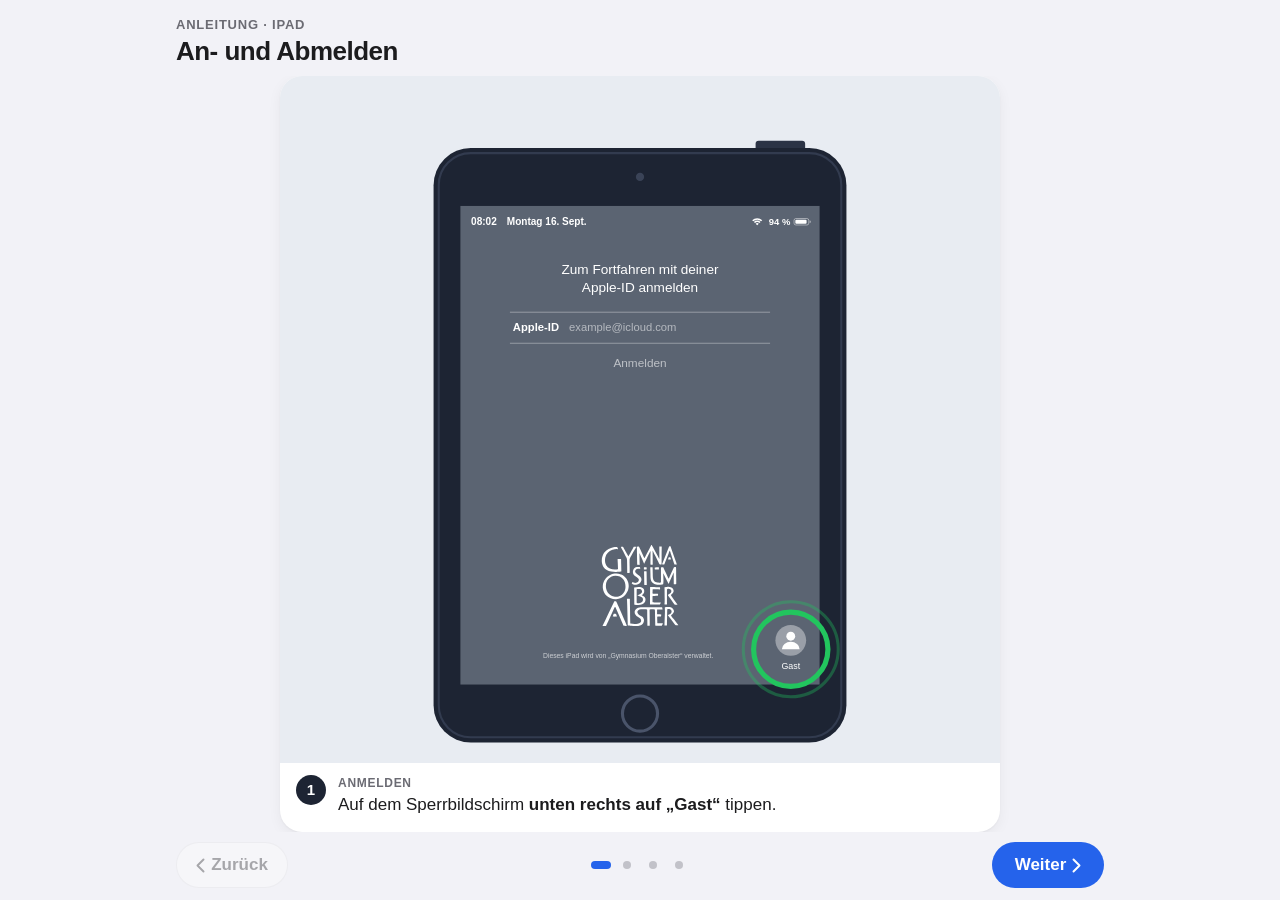
==== commit 2042b405: "Kopfleiste entfernen, Ladeanleitung zum Blättern, WLAN-Abstand vergrößern Co-Authored-By: Claude Opu" ====
--- a/anleitungen/an-und-abmelden.html
+++ b/anleitungen/an-und-abmelden.html
@@ -12,15 +12,6 @@
   <link rel="stylesheet" href="../assets/style.css">
 </head>
 <body class="pager-page" data-root="../">
-  <header class="topbar">
-    <div class="wrap">
-      <a class="back" href="../" onclick="if (history.length > 1 && document.referrer) { history.back(); return false; }">
-        <svg viewBox="0 0 12 20" aria-hidden="true"><path d="M10 2L2 10l8 8" fill="none" stroke="currentColor" stroke-width="2.6" stroke-linecap="round" stroke-linejoin="round"/></svg>
-        Zurück
-      </a>
-      <a class="brand" href="../"><span class="brand-mark">GOA</span></a>
-    </div>
-  </header>
 
   <main class="pager">
     <div class="pager-head wrap">
@@ -123,6 +114,7 @@
   </main>
 
   <script src="../assets/data.js"></script>
+  <script src="../assets/koffer.js"></script>
   <script src="../assets/ipad-screens.js"></script>
   <script src="../assets/pager.js"></script>
 </body>
--- a/assets/style.css
+++ b/assets/style.css
@@ -138,7 +138,7 @@
 
 /* ---------- Seitenkopf ---------- */
 
-.hero { padding: 12px 0 20px; }
+.hero { padding: max(24px, calc(env(safe-area-inset-top) + 12px)) 0 20px; }
 
 .kicker {
   margin: 0 0 2px;
@@ -485,6 +485,7 @@
 
 .pager-head {
   flex: none;
+  margin-top: max(14px, env(safe-area-inset-top));
   width: 100%;
   display: flex;
   align-items: flex-end;
@@ -661,3 +662,15 @@
   .pager-head h1 { font-size: 22px; }
   .slide-text { padding: 10px 14px 12px; }
 }
+
+/* Foto-/Grafikschritte im Querformat: Bild mittig, ganz sichtbar */
+.slide-media.photo { display: grid; place-items: center; padding: 10px; }
+.slide-media.photo a { display: contents; }
+.slide-media.photo img {
+  position: absolute;
+  inset: 10px;
+  width: calc(100% - 20px);
+  height: calc(100% - 20px);
+  object-fit: contain;
+  border-radius: 14px;
+}
